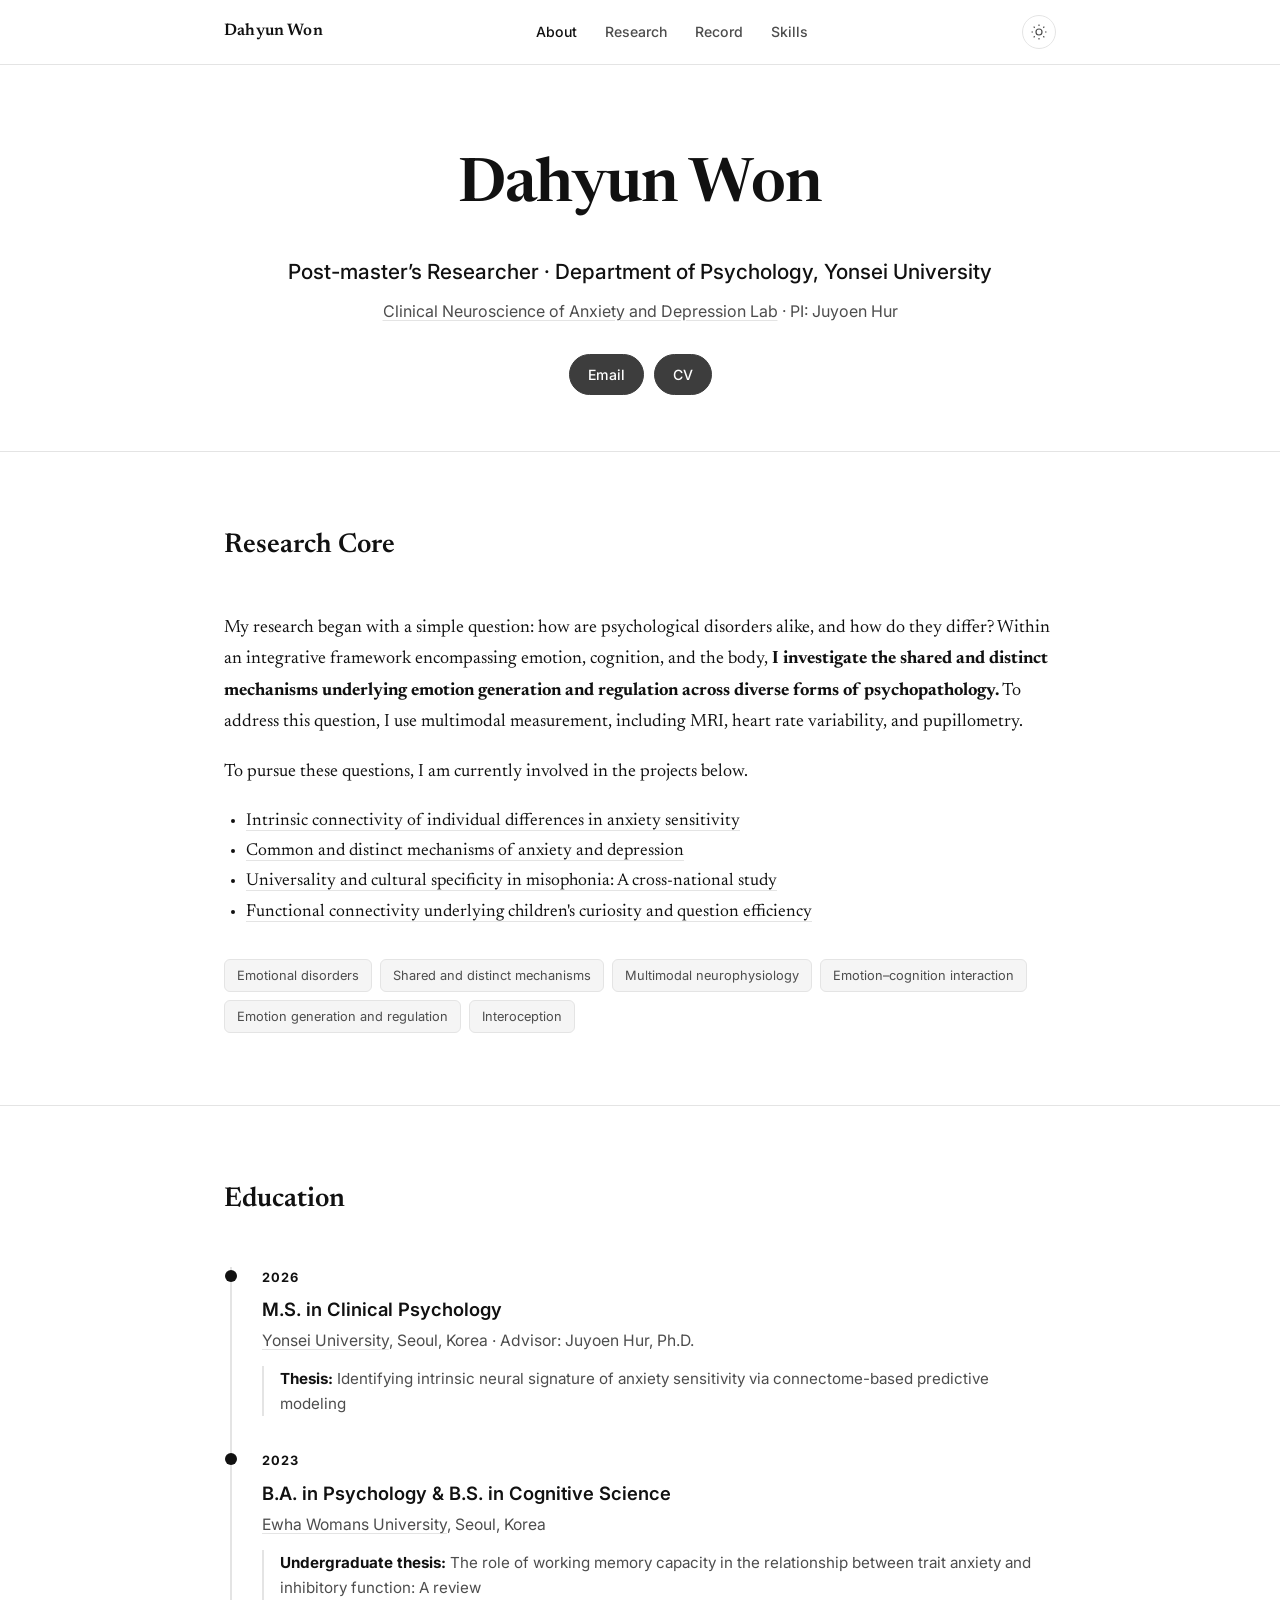
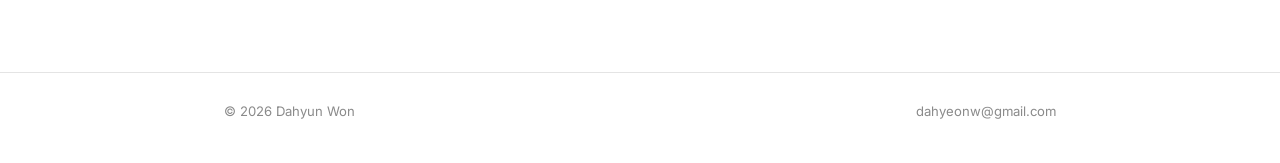
==== index.html @ b2a8a308 "Adjust bold span in Research Core intro Co-Authored-By: Claude Sonnet 5.5 <noreply@anthropic.com>" ====
﻿<!DOCTYPE html>
<html lang="en">
<head>
<meta charset="UTF-8">
<meta name="viewport" content="width=device-width, initial-scale=1.0">
<title>Dahyun Won — Clinical Neuroscience Research</title>
<meta name="description" content="Dahyun Won — research on the neurophysiological mechanisms of affective disorders. Clinical Neuroscience of Anxiety and Depression Lab, Yonsei University.">
<link rel="icon" href="data:,">
<link rel="preconnect" href="https://fonts.googleapis.com">
<link rel="preconnect" href="https://fonts.gstatic.com" crossorigin>
<link href="https://fonts.googleapis.com/css2?family=Newsreader:ital,opsz,wght@0,6..72,400;0,6..72,500;0,6..72,600;1,6..72,400&family=Inter:wght@400;500;600;700&display=swap" rel="stylesheet">
<link rel="stylesheet" href="assets/style.css">
</head>
<body>

<header class="site-header">
  <div class="wrap header-inner">
    <a class="brand" href="index.html">Dahyun Won</a>
    <nav class="site-nav">
      <a href="index.html" aria-current="page">About</a>
      <a href="research.html">Research</a>
      <a href="output.html">Record</a>
      <a href="skills.html">Skills</a>
    </nav>
    <button id="theme-toggle" class="theme-toggle" aria-label="Toggle dark mode" title="Toggle dark mode">
      <svg class="icon-sun" viewBox="0 0 24 24" width="18" height="18"><circle cx="12" cy="12" r="4"/><path d="M12 2v2M12 20v2M4.9 4.9l1.4 1.4M17.7 17.7l1.4 1.4M2 12h2M20 12h2M4.9 19.1l1.4-1.4M17.7 6.3l1.4-1.4"/></svg>
      <svg class="icon-moon" viewBox="0 0 24 24" width="18" height="18"><path d="M20 14.5A8.5 8.5 0 1 1 9.5 4a7 7 0 0 0 10.5 10.5z"/></svg>
    </button>
  </div>
</header>

<main>

  <section class="hero hero-center wrap">
    <h1>Dahyun Won</h1>
    <p class="hero-role">Post-master’s Researcher · Department of Psychology, Yonsei University</p>
    <p class="hero-lab"><a href="https://www.jhurlab.org/" target="_blank" rel="noopener">Clinical Neuroscience of Anxiety and Depression Lab</a> · PI: Juyoen Hur</p>

    <div class="hero-links">
      <a class="pill pill-primary" href="mailto:dahyeonw@gmail.com">Email</a>
      <a class="pill pill-primary" href="cv.html" target="_blank" rel="noopener">CV</a>
    </div>
  </section>

  <section class="section">
    <div class="wrap">
      <h2 class="section-title">Research Core</h2>

      <div class="statement">
        <p>My research began with a simple question: how are psychological disorders alike, and how do they differ? Within an integrative framework encompassing emotion, cognition, and the body, <strong>I investigate the shared and distinct mechanisms underlying emotion generation and regulation across diverse forms of psychopathology.</strong> To address this question, I use multimodal measurement, including MRI, heart rate variability, and pupillometry.</p>
        <p>To pursue these questions, I am currently involved in the projects below.</p>
        <ul>
          <li><a href="research.html#anxiety-sensitivity">Intrinsic connectivity of individual differences in anxiety sensitivity</a></li>
          <li><a href="research.html#physiology">Common and distinct mechanisms of anxiety and depression</a></li>
          <li><a href="research.html#misophonia">Universality and cultural specificity in misophonia: A cross-national study</a></li>
          <li><a href="research.html#curiosity">Functional connectivity underlying children's curiosity and question efficiency</a></li>
        </ul>
      </div>

      <ul class="interest-tags">
        <li>Emotional disorders</li>
        <li>Shared and distinct mechanisms</li>
        <li>Multimodal neurophysiology</li>
        <li>Emotion–cognition interaction</li>
        <li>Emotion generation and regulation</li>
        <li>Interoception</li>
      </ul>
    </div>
  </section>

  <section class="section">
    <div class="wrap">
      <h2 class="section-title">Education</h2>

      <div class="timeline">
        <div class="tl-item">
          <div class="tl-year">2026</div>
          <h3 class="tl-title">M.S. in Clinical Psychology</h3>
          <p class="tl-org"><a href="https://www.topuniversities.com/universities/yonsei-university" target="_blank" rel="noopener">Yonsei University</a>, Seoul, Korea · Advisor: Juyoen Hur, Ph.D.</p>
          <div class="tl-note"><strong>Thesis:</strong> Identifying intrinsic neural signature of anxiety sensitivity via connectome-based predictive modeling</div>
        </div>
        <div class="tl-item">
          <div class="tl-year">2023</div>
          <h3 class="tl-title">B.A. in Psychology &amp; B.S. in Cognitive Science</h3>
          <p class="tl-org"><a href="https://www.topuniversities.com/universities/ewha-womans-university" target="_blank" rel="noopener">Ewha Womans University</a>, Seoul, Korea</p>
          <div class="tl-note"><strong>Undergraduate thesis:</strong> The role of working memory capacity in the relationship between trait anxiety and inhibitory function: A review</div>
        </div>
      </div>
    </div>
  </section>

</main>

<footer class="site-footer">
  <div class="wrap footer-inner">
    <span>© <span id="year"></span> Dahyun Won</span>
    <div class="footer-links">
      <a href="mailto:dahyeonw@gmail.com">dahyeonw@gmail.com</a>
    </div>
  </div>
</footer>

<script src="assets/script.js"></script>
</body>
</html>
---- assets/style.css ----
:root {
  --bg: #ffffff;
  --bg-alt: #f5f5f5;
  --ink: #111111;
  --ink-soft: #4d4d4d;
  --ink-faint: #8a8a8a;
  --accent: #111111;
  --line: #e4e4e4;
  --card-bg: #ffffff;
  --serif: 'Newsreader', Georgia, serif;
  --sans: 'Inter', -apple-system, BlinkMacSystemFont, 'Segoe UI', sans-serif;
  --max-w: 880px;
}

:root[data-theme="dark"] {
  --bg: #0a0a0a;
  --bg-alt: #141414;
  --ink: #f2f2f2;
  --ink-soft: #b3b3b3;
  --ink-faint: #808080;
  --accent: #f2f2f2;
  --line: #262626;
  --card-bg: #111111;
}

@media (prefers-color-scheme: dark) {
  :root:not([data-theme="light"]) {
    --bg: #0a0a0a;
    --bg-alt: #141414;
    --ink: #f2f2f2;
    --ink-soft: #b3b3b3;
    --ink-faint: #808080;
    --accent: #f2f2f2;
    --line: #262626;
    --card-bg: #111111;
  }
}

* { box-sizing: border-box; }

html { scroll-behavior: smooth; }

body {
  margin: 0;
  background: var(--bg);
  color: var(--ink);
  font-family: var(--sans);
  font-size: 16px;
  line-height: 1.65;
  -webkit-font-smoothing: antialiased;
}

.wrap {
  max-width: var(--max-w);
  margin: 0 auto;
  padding: 0 24px;
}

a { color: inherit; }

/* Header */
.site-header {
  position: sticky;
  top: 0;
  z-index: 50;
  background: color-mix(in srgb, var(--bg) 88%, transparent);
  backdrop-filter: blur(8px);
  border-bottom: 1px solid var(--line);
}

.header-inner {
  display: flex;
  align-items: center;
  justify-content: space-between;
  height: 64px;
}

.brand {
  font-family: var(--serif);
  font-weight: 600;
  font-size: 1.05rem;
  text-decoration: none;
  letter-spacing: 0.01em;
}

.site-nav {
  display: flex;
  gap: 28px;
}

.site-nav a {
  text-decoration: none;
  font-size: 0.88rem;
  color: var(--ink-soft);
  font-weight: 500;
  transition: color 0.15s ease;
}

.site-nav a:hover { color: var(--accent); }
.site-nav a[aria-current="page"] { color: var(--accent); }

.theme-toggle {
  border: 1px solid var(--line);
  background: var(--card-bg);
  border-radius: 999px;
  width: 34px;
  height: 34px;
  display: flex;
  align-items: center;
  justify-content: center;
  cursor: pointer;
  color: var(--ink-soft);
}

.theme-toggle svg { stroke: currentColor; fill: none; stroke-width: 1.6; }
.theme-toggle .icon-moon { display: none; }
:root[data-theme="dark"] .theme-toggle .icon-sun { display: none; }
:root[data-theme="dark"] .theme-toggle .icon-moon { display: block; }

/* Page head (non-home pages) */
.page-head {
  padding: 64px 24px 48px;
}

.page-head h1 {
  font-family: var(--serif);
  font-size: clamp(2rem, 4vw, 2.6rem);
  font-weight: 600;
  margin: 0 0 12px;
  letter-spacing: -0.01em;
}

.page-lede {
  color: var(--ink-soft);
  font-size: 1.05rem;
  max-width: 640px;
  margin: 0;
}

/* Hero */
.hero {
  padding: 72px 24px 56px;
}

.hero-center { text-align: center; }

.hero h1 {
  font-family: var(--serif);
  font-size: clamp(2.6rem, 6vw, 3.8rem);
  font-weight: 600;
  margin: 0 0 18px;
  letter-spacing: -0.01em;
}

.hero-role {
  color: var(--ink);
  font-size: clamp(1.05rem, 2.4vw, 1.3rem);
  font-weight: 500;
  margin: 0 0 8px;
}

.hero-lab {
  color: var(--ink-soft);
  font-size: 1rem;
  margin: 0 0 30px;
}

.hero-lab a {
  text-decoration: underline;
  text-decoration-color: var(--line);
  text-underline-offset: 3px;
}

.hero-lab a:hover { color: var(--accent); text-decoration-color: var(--accent); }

.hero-links {
  display: flex;
  justify-content: center;
  gap: 10px;
}

.pill {
  display: inline-block;
  padding: 8px 18px;
  border-radius: 999px;
  border: 1px solid var(--line);
  text-decoration: none;
  font-size: 0.88rem;
  font-weight: 500;
  color: var(--ink);
  background: var(--card-bg);
  transition: border-color 0.15s ease, color 0.15s ease;
}

.pill:hover { border-color: var(--accent); color: var(--accent); }

.pill-primary {
  background: #3d3d3d;
  border-color: #3d3d3d;
  color: #fff;
}

.pill-primary:hover { color: #fff; border-color: #6b6b6b; background: #4a4a4a; }

.statement strong { font-weight: 700; color: var(--ink); }

.statement ul {
  margin: 0;
  padding-left: 22px;
  font-family: var(--serif);
  font-size: 1.08rem;
  line-height: 1.75;
}

.statement ul a { text-decoration: none; border-bottom: 1px solid var(--line); }
.statement ul a:hover { color: var(--accent); border-color: var(--accent); }

.statement {
  margin-bottom: 32px;
}

.statement p {
  font-family: var(--serif);
  font-size: 1.12rem;
  line-height: 1.75;
  color: var(--ink);
  margin: 0 0 18px;
}

.statement p:last-child { margin-bottom: 0; }
.statement em { color: var(--accent); font-style: italic; }

.interest-tags {
  list-style: none;
  padding: 0;
  margin: 0;
  display: flex;
  flex-wrap: wrap;
  gap: 8px;
}

.interest-tags li {
  font-size: 0.8rem;
  color: var(--ink-soft);
  background: var(--bg-alt);
  border: 1px solid var(--line);
  padding: 5px 12px;
  border-radius: 6px;
}

/* Sections */
.section {
  padding: 72px 0;
  border-top: 1px solid var(--line);
}

.section.alt { background: var(--bg-alt); }

.section-title {
  font-family: var(--serif);
  font-size: 1.7rem;
  font-weight: 600;
  display: flex;
  align-items: baseline;
  gap: 14px;
  margin: 0 0 44px;
}

.section-title .num {
  font-family: var(--sans);
  font-size: 0.8rem;
  font-weight: 700;
  color: var(--accent);
  letter-spacing: 0.05em;
}

.sub-title {
  font-family: var(--serif);
  font-size: 1.15rem;
  font-weight: 600;
  margin: 40px 0 18px;
}

.sub-title:first-child { margin-top: 0; }

/* Research projects */
.project {
  margin-bottom: 48px;
}

.tabs {
  display: flex;
  flex-wrap: wrap;
  gap: 8px;
  margin-top: 28px;
}

.tab {
  padding: 8px 18px;
  border-radius: 999px;
  border: 1px solid var(--line);
  background: var(--card-bg);
  color: var(--ink);
  text-decoration: none;
  font-size: 0.88rem;
  font-weight: 500;
  transition: border-color 0.15s ease;
}

.tab:hover { border-color: var(--accent); }

.tab[aria-selected="true"] {
  background: var(--accent);
  border-color: var(--accent);
  color: var(--bg);
}

.project-head {
  margin-bottom: 30px;
}

.project h3 {
  font-family: var(--serif);
  font-size: 1.7rem;
  font-weight: 600;
  margin: 0 0 18px;
  line-height: 1.3;
}

.badges {
  display: flex;
  flex-wrap: wrap;
  gap: 8px;
}

.badge {
  font-size: 0.8rem;
  font-weight: 600;
  padding: 5px 13px;
  border-radius: 999px;
  background: #e6e6e6;
  color: #2b2b2b;
}

.badge-dark {
  background: #6a6a6a;
  color: #fff;
}

:root[data-theme="dark"] .badge { background: #2b2b2b; color: #d0d0d0; }
:root[data-theme="dark"] .badge-dark { background: #4a4a4a; color: #fff; }

@media (prefers-color-scheme: dark) {
  :root:not([data-theme="light"]) .badge { background: #2b2b2b; color: #d0d0d0; }
  :root:not([data-theme="light"]) .badge-dark { background: #4a4a4a; color: #fff; }
}

.proj-sub {
  font-family: var(--serif);
  font-size: 1.15rem;
  font-weight: 600;
  margin: 26px 0 8px;
}

.project p { color: var(--ink-soft); margin: 0 0 14px; }

.points {
  margin: 0 0 14px;
  padding-left: 22px;
  color: var(--ink-soft);
}

.points li { margin-bottom: 10px; }
.project p.finding { color: var(--ink); font-size: 0.95rem; }
.project p.finding strong { color: var(--accent); }
.project em { color: var(--ink); font-style: italic; }

.figure-grid {
  display: grid;
  grid-template-columns: 1fr;
  gap: 18px;
  margin-top: 22px;
}

.figure-grid figure {
  margin: 0;
  border: 1px solid var(--line);
  border-radius: 10px;
  overflow: hidden;
  background: var(--card-bg);
}

.figure-grid img {
  display: block;
  width: 100%;
  height: auto;
  background: #fff;
}

.figure-grid figcaption {
  font-size: 0.82rem;
  color: var(--ink-faint);
  padding: 10px 16px 14px;
}

/* Publications */
.pub-list {
  list-style: none;
  padding: 0;
  margin: 0 0 8px;
  counter-reset: pub;
}

.pub-list li {
  position: relative;
  padding: 18px 0 18px 0;
  border-top: 1px solid var(--line);
  color: var(--ink-soft);
  line-height: 1.7;
}

.pub-list li:first-child { border-top: none; }
.pub-list em { color: var(--ink); font-style: italic; }

.pub-status {
  display: inline-block;
  font-size: 0.68rem;
  font-weight: 700;
  text-transform: uppercase;
  letter-spacing: 0.06em;
  color: var(--accent);
  border: 1px solid color-mix(in srgb, var(--accent) 35%, transparent);
  border-radius: 999px;
  padding: 2px 9px;
  margin-right: 10px;
  vertical-align: middle;
}

.flat-list {
  list-style: none;
  padding: 0;
  margin: 0;
}

.flat-list li {
  padding: 14px 0;
  border-top: 1px solid var(--line);
  color: var(--ink-soft);
  line-height: 1.65;
  font-size: 0.95rem;
}

.flat-list li:first-child { border-top: none; }
.flat-list em { color: var(--ink); font-style: italic; }

/* CV */
.cv-grid {
  display: grid;
  grid-template-columns: 1fr 1fr;
  gap: 0 56px;
}

.cv-item { margin-bottom: 22px; }

.cv-item-head {
  display: flex;
  justify-content: space-between;
  gap: 12px;
  font-weight: 600;
  margin-bottom: 4px;
}

.cv-year {
  color: var(--ink-faint);
  font-weight: 500;
  font-size: 0.85rem;
  white-space: nowrap;
}

.cv-item p {
  color: var(--ink-soft);
  margin: 0 0 8px;
  font-size: 0.92rem;
}

.cv-item ul {
  margin: 8px 0 0;
  padding-left: 18px;
  color: var(--ink-soft);
  font-size: 0.9rem;
}

.cv-item li { margin-bottom: 6px; }

.skills { display: flex; flex-direction: column; gap: 10px; }

.skill-row {
  display: flex;
  flex-direction: column;
  gap: 2px;
  padding-bottom: 10px;
  border-bottom: 1px solid var(--line);
  font-size: 0.9rem;
}

.skill-label {
  font-weight: 600;
  font-size: 0.78rem;
  text-transform: uppercase;
  letter-spacing: 0.04em;
  color: var(--accent);
}

/* Education timeline */
.timeline {
  position: relative;
  margin-left: 6px;
  padding-left: 30px;
  border-left: 2px solid var(--line);
}

.tl-item {
  position: relative;
  padding-bottom: 34px;
}

.tl-item:last-child { padding-bottom: 0; }

.tl-item::before {
  content: '';
  position: absolute;
  left: -37px;
  top: 3px;
  width: 12px;
  height: 12px;
  border-radius: 50%;
  background: var(--accent);
}

.tl-year {
  font-size: 0.8rem;
  font-weight: 700;
  letter-spacing: 0.08em;
  text-transform: uppercase;
  color: var(--accent);
  margin-bottom: 6px;
}

.tl-title {
  font-size: 1.15rem;
  font-weight: 600;
  margin: 0 0 4px;
}

.tl-org {
  color: var(--ink-soft);
  margin: 0;
  font-size: 0.98rem;
}

.tl-org a {
  color: inherit;
  text-decoration: underline;
  text-decoration-color: var(--line);
  text-underline-offset: 3px;
}

.tl-org a:hover { color: var(--accent); text-decoration-color: var(--accent); }

.tl-note {
  margin-top: 12px;
  padding-left: 16px;
  border-left: 2px solid var(--line);
  color: var(--ink-soft);
  font-size: 0.95rem;
}

.tl-note strong { color: var(--ink); }

/* Output page */
.output .section-title {
  display: block;
  position: relative;
  padding-bottom: 16px;
  margin-bottom: 32px;
}

.output .section-title::after {
  content: '';
  position: absolute;
  left: 0;
  bottom: 0;
  width: 44px;
  height: 3px;
  border-radius: 2px;
  background: var(--accent);
}

.entries {
  list-style: none;
  padding: 0;
  margin: 0;
  display: flex;
  flex-direction: column;
  gap: 14px;
}

.entry {
  display: grid;
  grid-template-columns: 112px 1fr;
  gap: 20px;
  background: var(--card-bg);
  border: 1px solid var(--line);
  border-radius: 12px;
  padding: 20px 24px;
}

.entry-meta { padding-top: 2px; }

.entry-date {
  font-size: 0.82rem;
  font-weight: 700;
  letter-spacing: 0.06em;
  text-transform: uppercase;
  color: var(--accent);
}

.entry-text {
  margin: 0;
  color: var(--ink-soft);
  font-size: 0.95rem;
  line-height: 1.7;
}

.entry-text strong { color: var(--ink); font-weight: 700; }
.entry-text em { color: var(--ink); }

.entry-text a {
  color: var(--accent);
  text-decoration: underline;
  text-decoration-color: var(--line);
  text-underline-offset: 2px;
  word-break: break-all;
}

.entry-text a:hover { text-decoration-color: var(--accent); }

.cite-title {
  color: var(--ink);
  font-weight: 600;
}

.cite-italic { font-style: italic; }

@media (max-width: 720px) {
  .entry { grid-template-columns: 1fr; gap: 10px; padding: 18px; }
}

.figure-narrow { max-width: 560px; }

/* Footer */
.site-footer {
  padding: 28px 0 40px;
  color: var(--ink-faint);
  font-size: 0.82rem;
  border-top: 1px solid var(--line);
}

.footer-inner {
  display: flex;
  justify-content: space-between;
  align-items: center;
  flex-wrap: wrap;
  gap: 12px;
}

.footer-links {
  display: flex;
  gap: 18px;
}

.footer-links a { text-decoration: none; color: var(--ink-faint); }
.footer-links a:hover { color: var(--accent); }

/* Responsive */
@media (max-width: 720px) {
  .site-nav { gap: 16px; }
  .site-nav a { font-size: 0.82rem; }
  .cv-grid { grid-template-columns: 1fr; }
  .hero { padding: 56px 20px 40px; }
  .page-head { padding: 48px 20px 36px; }
  .section { padding: 52px 0; }
  .header-inner { height: auto; padding: 14px 20px; flex-wrap: wrap; row-gap: 10px; }
}
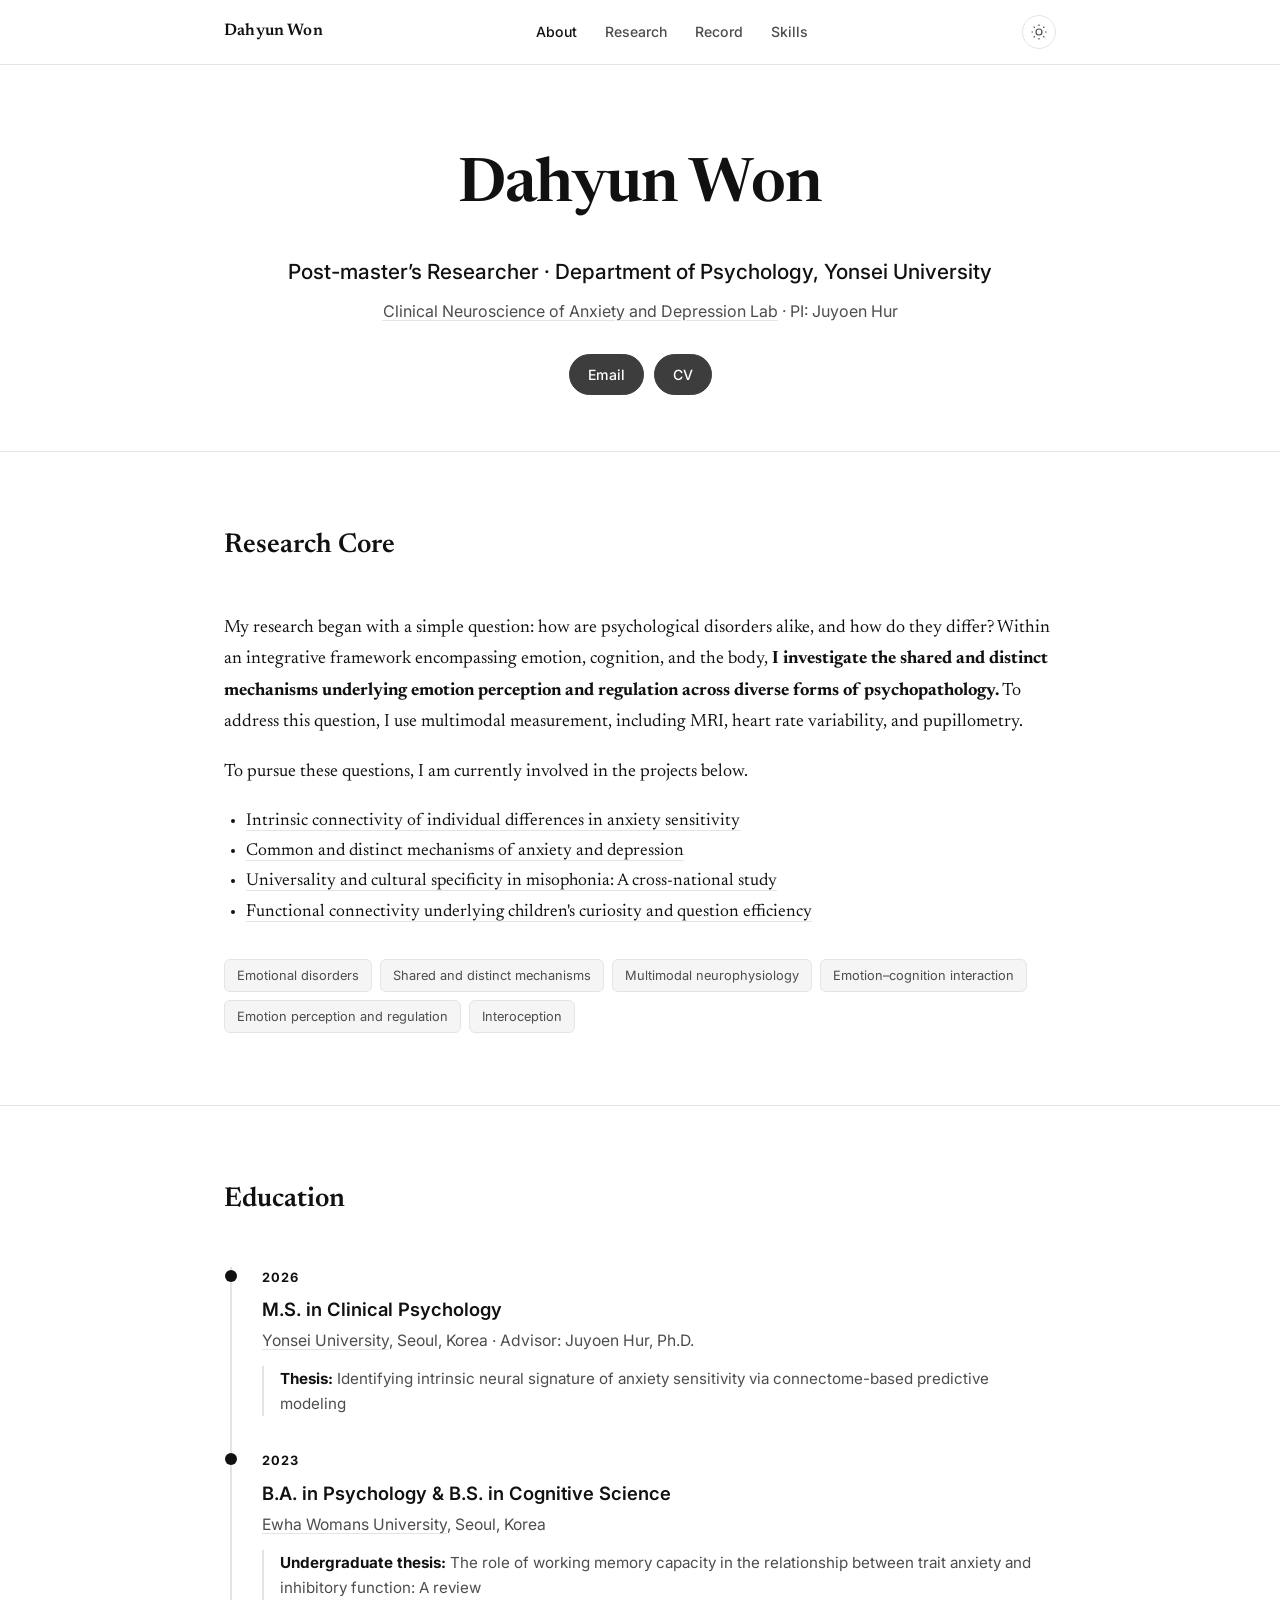
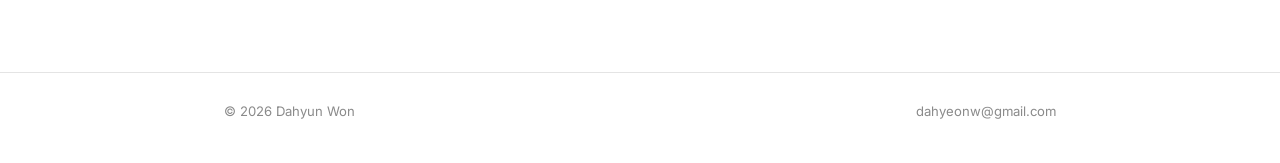
==== commit 1ce8b8e8: "Change 'emotion generation' to 'emotion perception' in research core and keywords Co-Authored-By: Cl" ====
--- a/index.html
+++ b/index.html
@@ -47,7 +47,7 @@
       <h2 class="section-title">Research Core</h2>
 
       <div class="statement">
-        <p>My research began with a simple question: how are psychological disorders alike, and how do they differ? Within an integrative framework encompassing emotion, cognition, and the body, <strong>I investigate the shared and distinct mechanisms underlying emotion generation and regulation across diverse forms of psychopathology.</strong> To address this question, I use multimodal measurement, including MRI, heart rate variability, and pupillometry.</p>
+        <p>My research began with a simple question: how are psychological disorders alike, and how do they differ? Within an integrative framework encompassing emotion, cognition, and the body, <strong>I investigate the shared and distinct mechanisms underlying emotion perception and regulation across diverse forms of psychopathology.</strong> To address this question, I use multimodal measurement, including MRI, heart rate variability, and pupillometry.</p>
         <p>To pursue these questions, I am currently involved in the projects below.</p>
         <ul>
           <li><a href="research.html#anxiety-sensitivity">Intrinsic connectivity of individual differences in anxiety sensitivity</a></li>
@@ -62,7 +62,7 @@
         <li>Shared and distinct mechanisms</li>
         <li>Multimodal neurophysiology</li>
         <li>Emotion–cognition interaction</li>
-        <li>Emotion generation and regulation</li>
+        <li>Emotion perception and regulation</li>
         <li>Interoception</li>
       </ul>
     </div>
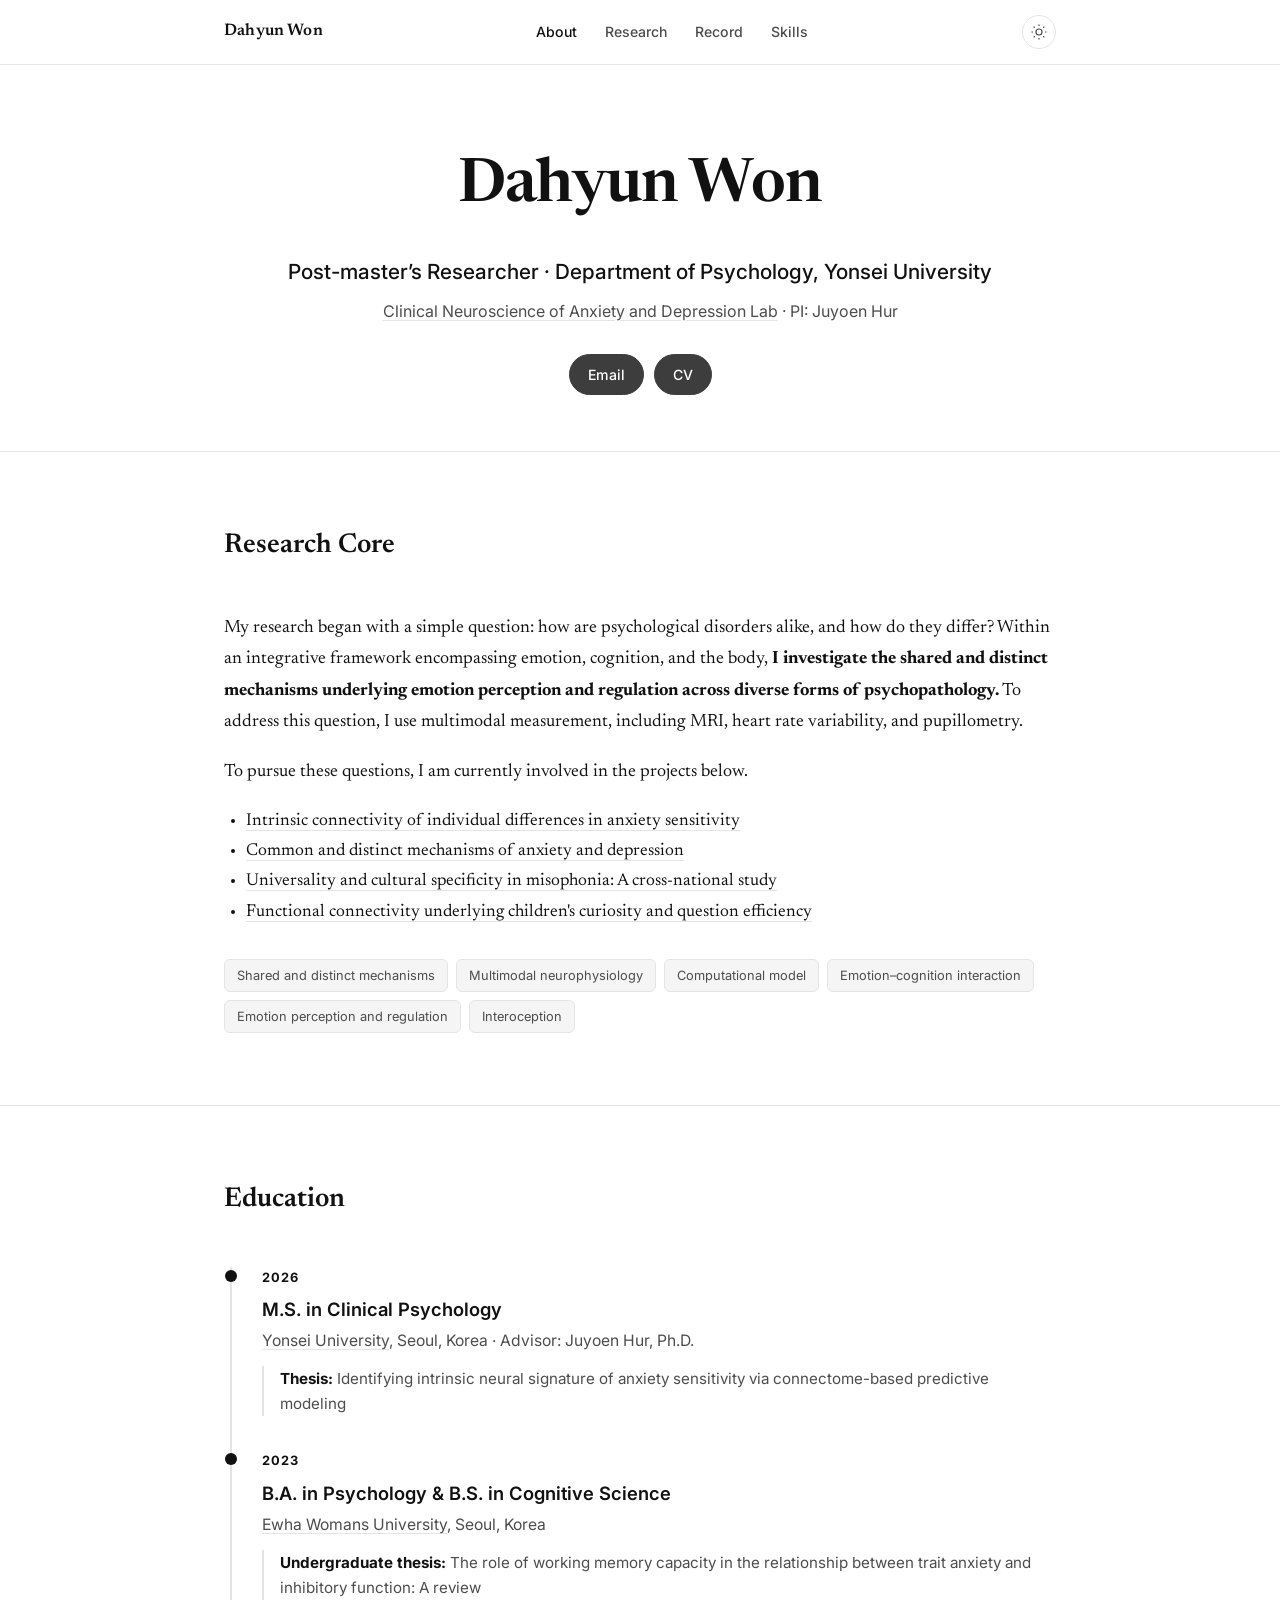
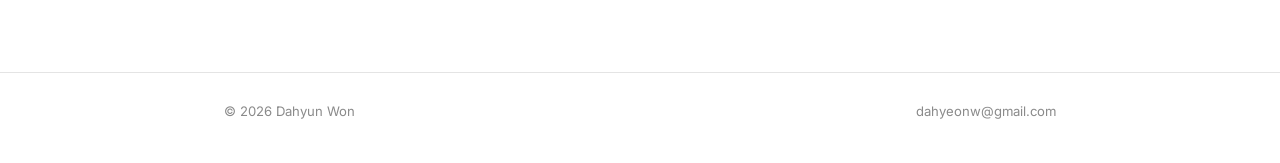
==== commit 2b3a40c2: "Update keywords and CV Co-Authored-By: Claude Sonnet 5.5 <noreply@anthropic.com>" ====
--- a/index.html
+++ b/index.html
@@ -1,4 +1,4 @@
-﻿<!DOCTYPE html>
+<!DOCTYPE html>
 <html lang="en">
 <head>
 <meta charset="UTF-8">
@@ -58,9 +58,9 @@
       </div>
 
       <ul class="interest-tags">
-        <li>Emotional disorders</li>
         <li>Shared and distinct mechanisms</li>
         <li>Multimodal neurophysiology</li>
+        <li>Computational model</li>
         <li>Emotion–cognition interaction</li>
         <li>Emotion perception and regulation</li>
         <li>Interoception</li>
@@ -100,6 +100,7 @@
   </div>
 </footer>
 
+<script data-goatcounter="https://dahyun-won.goatcounter.com/count" async src="https://gc.zgo.at/count.js"></script>
 <script src="assets/script.js"></script>
 </body>
 </html>
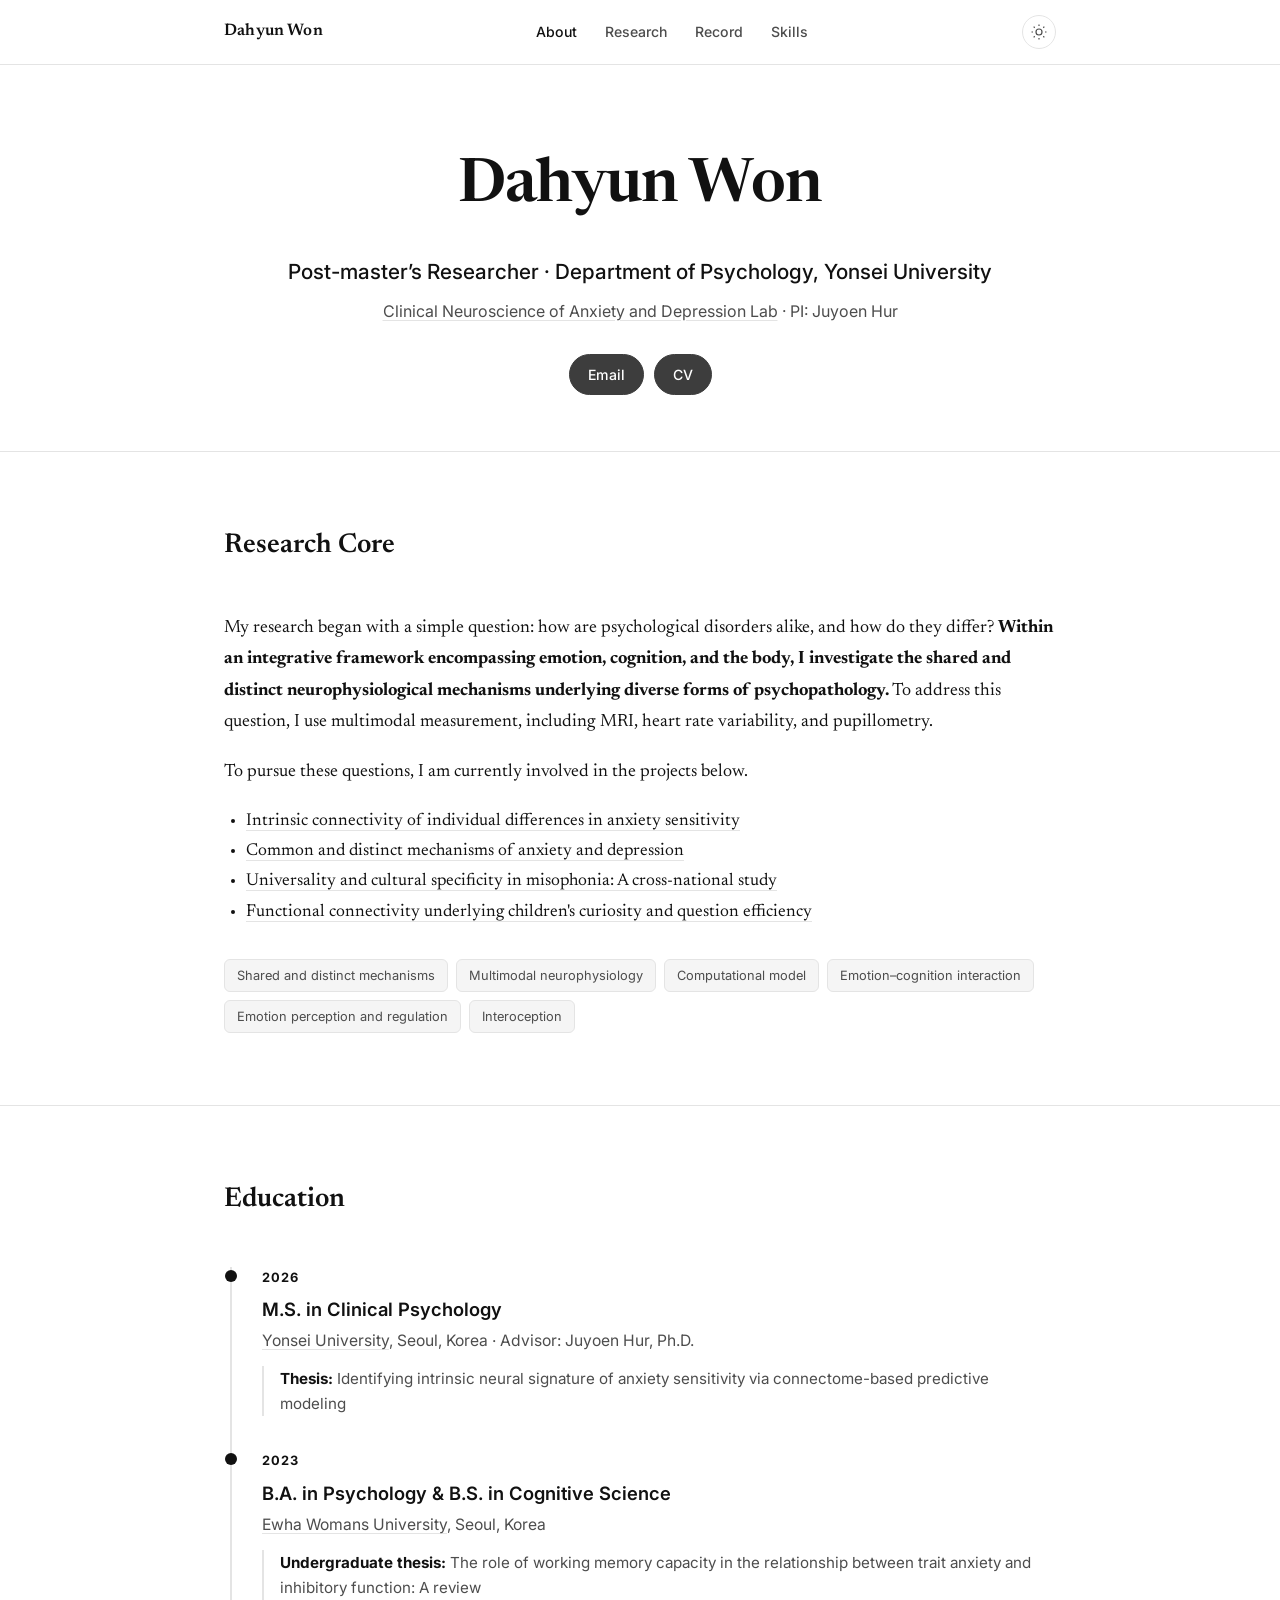
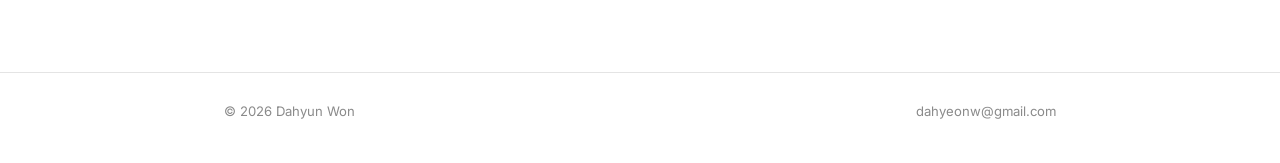
==== commit 421ace65: "Revise Research Core sentence and bold span Co-Authored-By: Claude Sonnet 5.5 <noreply@anthropic.com" ====
--- a/index.html
+++ b/index.html
@@ -47,7 +47,7 @@
       <h2 class="section-title">Research Core</h2>
 
       <div class="statement">
-        <p>My research began with a simple question: how are psychological disorders alike, and how do they differ? Within an integrative framework encompassing emotion, cognition, and the body, <strong>I investigate the shared and distinct mechanisms underlying emotion perception and regulation across diverse forms of psychopathology.</strong> To address this question, I use multimodal measurement, including MRI, heart rate variability, and pupillometry.</p>
+        <p>My research began with a simple question: how are psychological disorders alike, and how do they differ? <strong>Within an integrative framework encompassing emotion, cognition, and the body, I investigate the shared and distinct neurophysiological mechanisms underlying diverse forms of psychopathology.</strong> To address this question, I use multimodal measurement, including MRI, heart rate variability, and pupillometry.</p>
         <p>To pursue these questions, I am currently involved in the projects below.</p>
         <ul>
           <li><a href="research.html#anxiety-sensitivity">Intrinsic connectivity of individual differences in anxiety sensitivity</a></li>
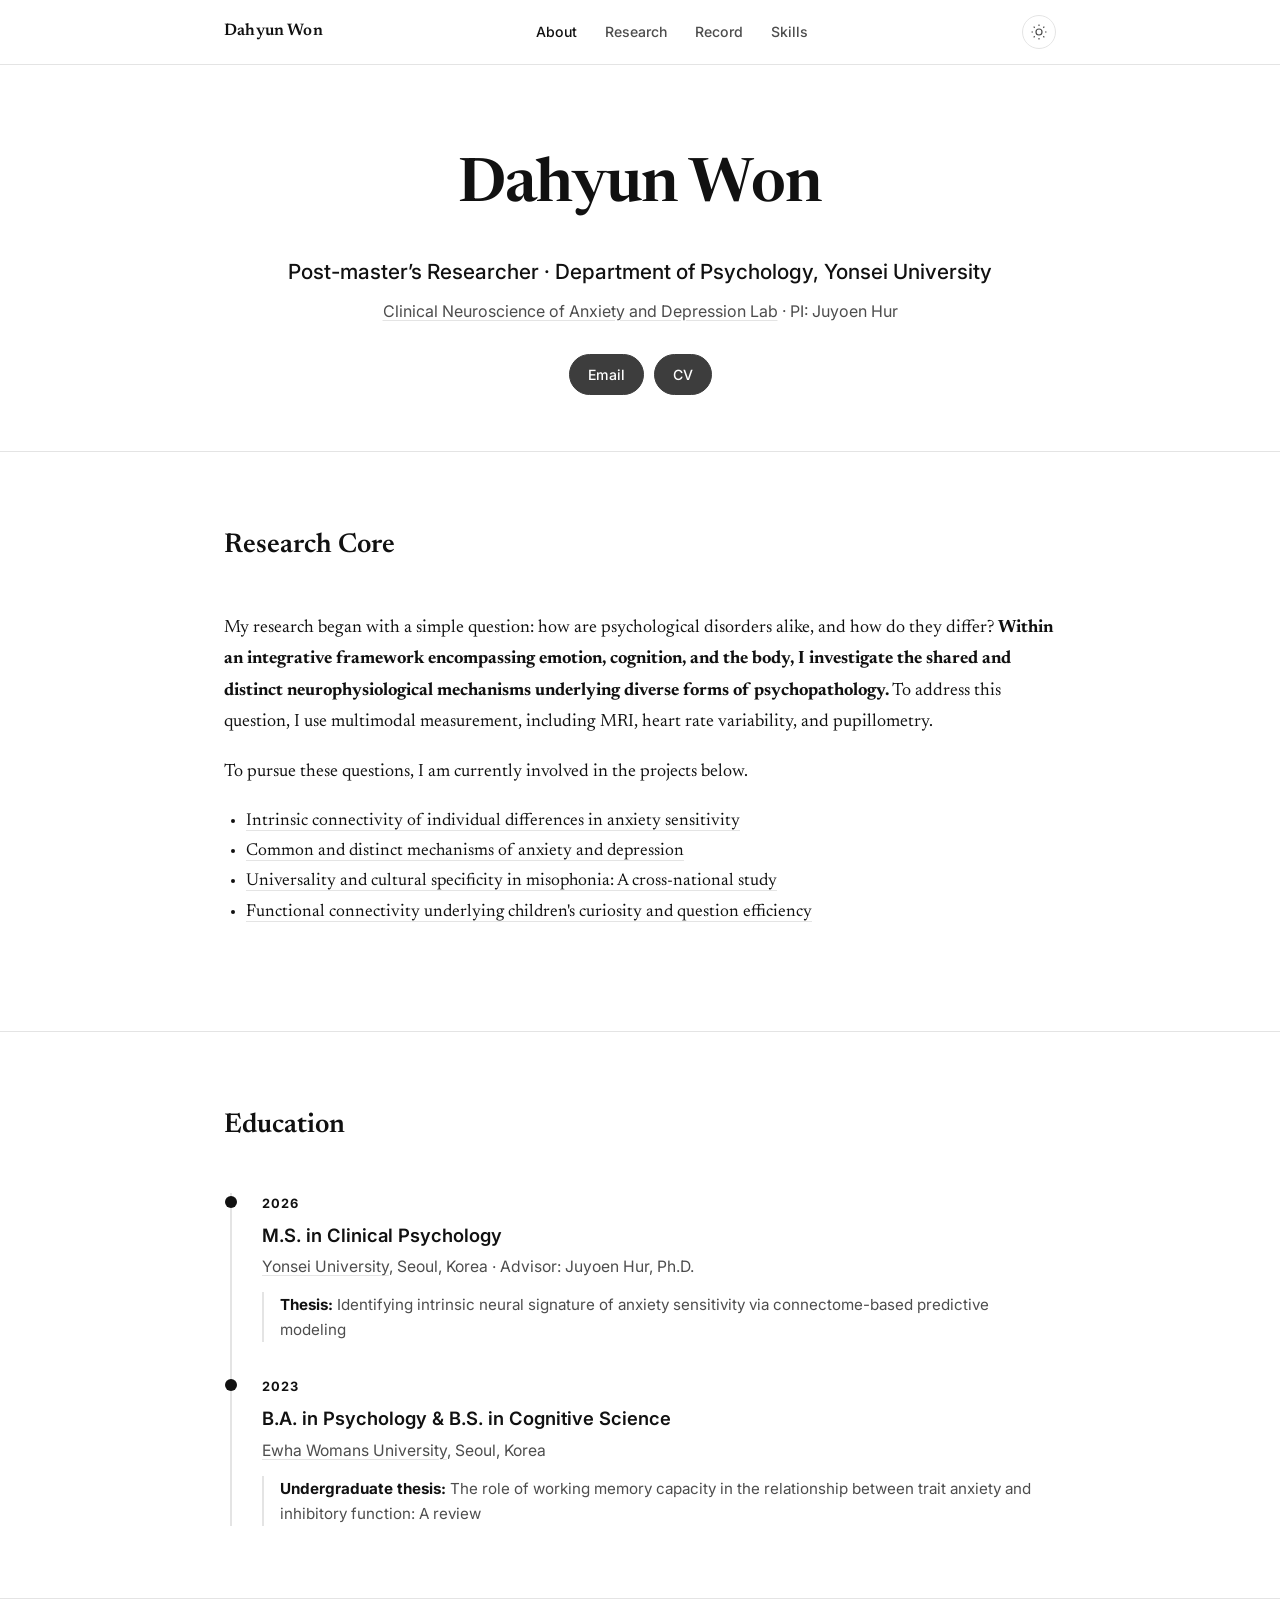
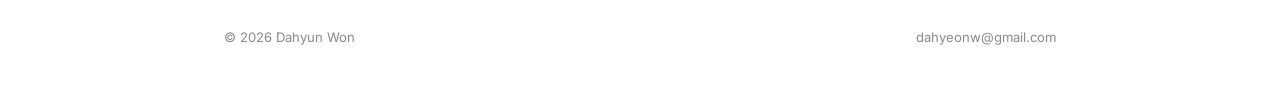
==== commit 4366a9e9: "Remove keywords from Research Core Co-Authored-By: Claude Sonnet 5.5 <noreply@anthropic.com>" ====
--- a/index.html
+++ b/index.html
@@ -56,15 +56,6 @@
           <li><a href="research.html#curiosity">Functional connectivity underlying children's curiosity and question efficiency</a></li>
         </ul>
       </div>
-
-      <ul class="interest-tags">
-        <li>Shared and distinct mechanisms</li>
-        <li>Multimodal neurophysiology</li>
-        <li>Computational model</li>
-        <li>Emotion–cognition interaction</li>
-        <li>Emotion perception and regulation</li>
-        <li>Interoception</li>
-      </ul>
     </div>
   </section>
 
--- a/assets/style.css
+++ b/assets/style.css
@@ -230,24 +230,6 @@
 .statement p:last-child { margin-bottom: 0; }
 .statement em { color: var(--accent); font-style: italic; }
 
-.interest-tags {
-  list-style: none;
-  padding: 0;
-  margin: 0;
-  display: flex;
-  flex-wrap: wrap;
-  gap: 8px;
-}
-
-.interest-tags li {
-  font-size: 0.8rem;
-  color: var(--ink-soft);
-  background: var(--bg-alt);
-  border: 1px solid var(--line);
-  padding: 5px 12px;
-  border-radius: 6px;
-}
-
 /* Sections */
 .section {
   padding: 72px 0;
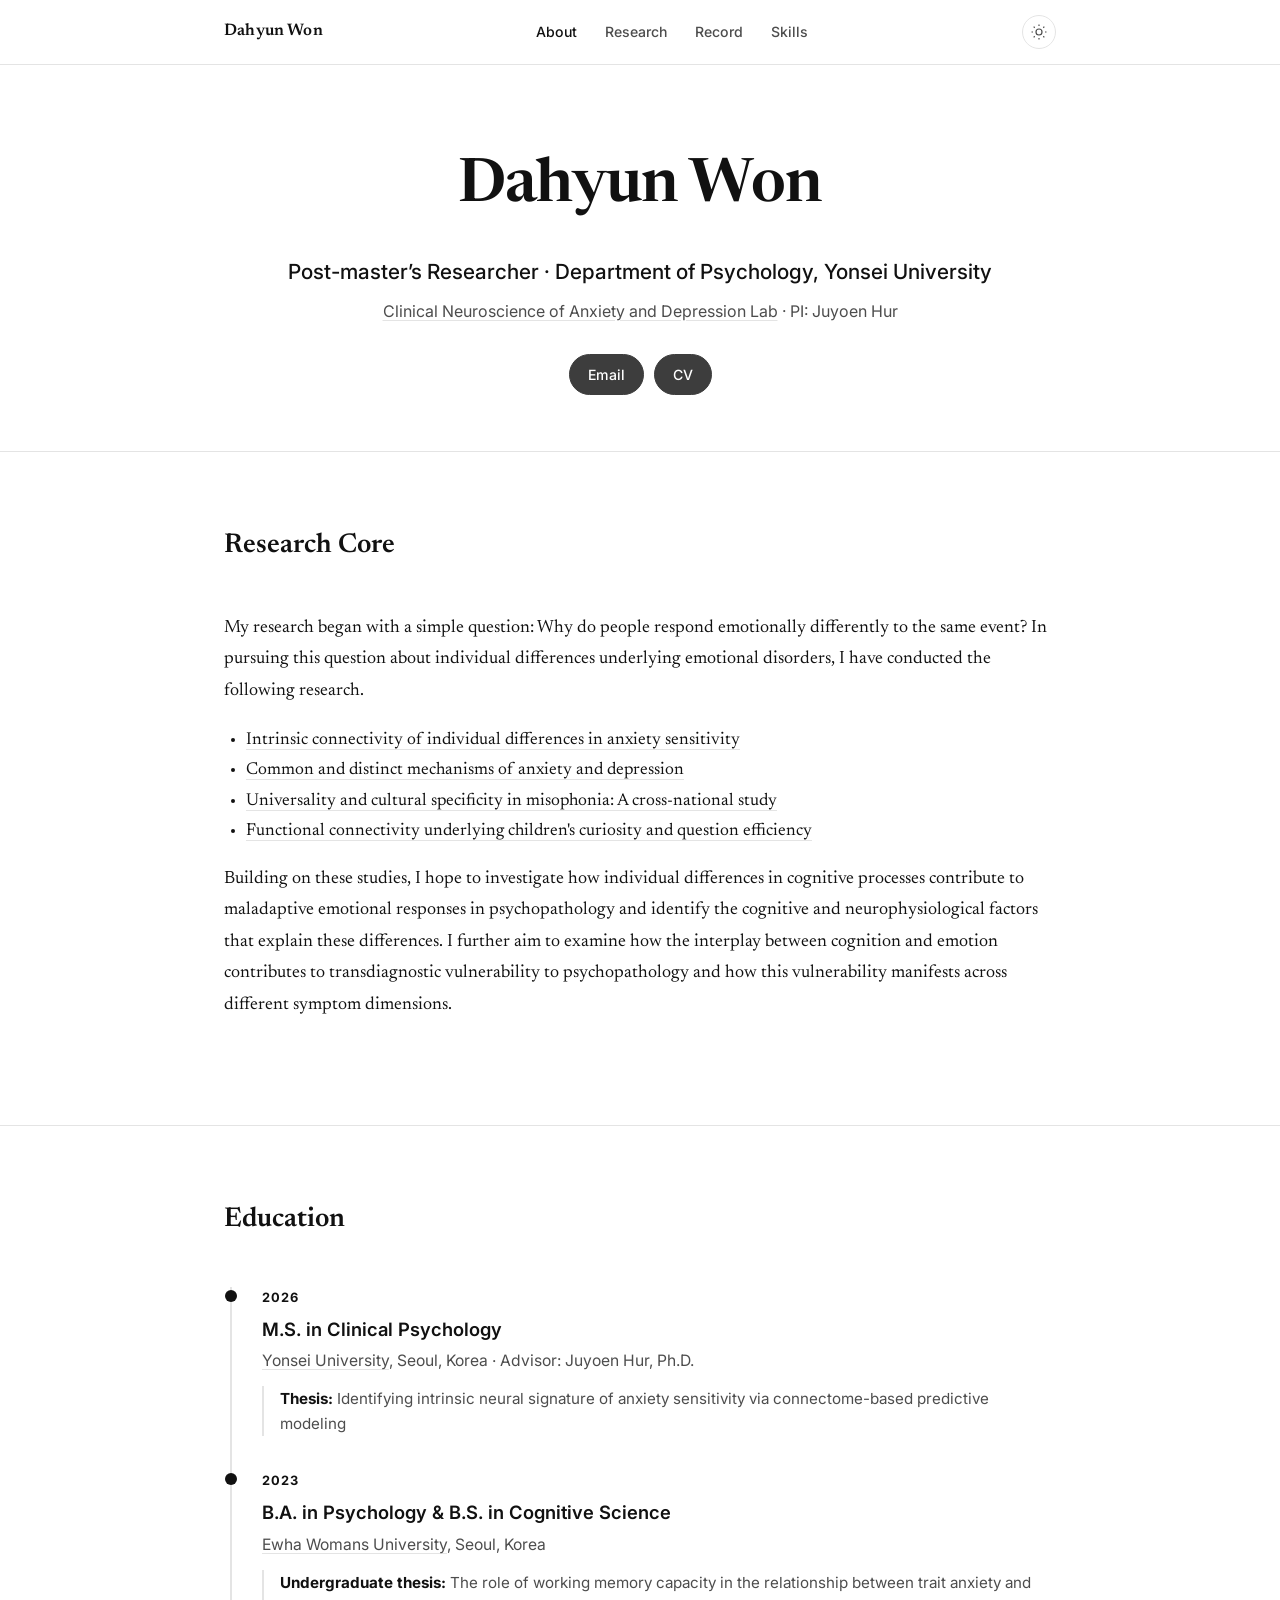
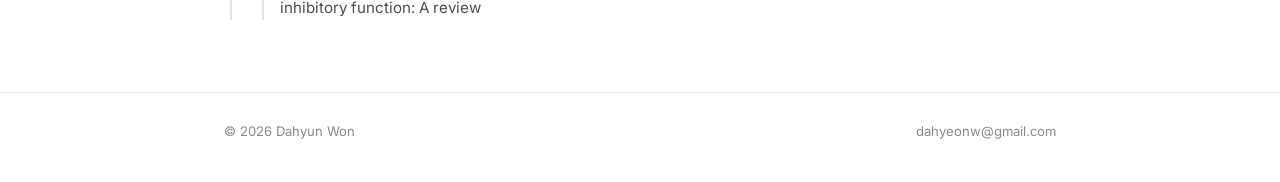
==== commit ca0e557c: "Rewrite Research Core around individual differences narrative Co-Authored-By: Claude Sonnet 5.5 <nor" ====
--- a/index.html
+++ b/index.html
@@ -47,14 +47,14 @@
       <h2 class="section-title">Research Core</h2>
 
       <div class="statement">
-        <p>My research began with a simple question: how are psychological disorders alike, and how do they differ? <strong>Within an integrative framework encompassing emotion, cognition, and the body, I investigate the shared and distinct neurophysiological mechanisms underlying diverse forms of psychopathology.</strong> To address this question, I use multimodal measurement, including MRI, heart rate variability, and pupillometry.</p>
-        <p>To pursue these questions, I am currently involved in the projects below.</p>
+        <p>My research began with a simple question: Why do people respond emotionally differently to the same event? In pursuing this question about individual differences underlying emotional disorders, I have conducted the following research.</p>
         <ul>
           <li><a href="research.html#anxiety-sensitivity">Intrinsic connectivity of individual differences in anxiety sensitivity</a></li>
           <li><a href="research.html#physiology">Common and distinct mechanisms of anxiety and depression</a></li>
           <li><a href="research.html#misophonia">Universality and cultural specificity in misophonia: A cross-national study</a></li>
           <li><a href="research.html#curiosity">Functional connectivity underlying children's curiosity and question efficiency</a></li>
         </ul>
+        <p>Building on these studies, I hope to investigate how individual differences in cognitive processes contribute to maladaptive emotional responses in psychopathology and identify the cognitive and neurophysiological factors that explain these differences. I further aim to examine how the interplay between cognition and emotion contributes to transdiagnostic vulnerability to psychopathology and how this vulnerability manifests across different symptom dimensions.</p>
       </div>
     </div>
   </section>
--- a/assets/style.css
+++ b/assets/style.css
@@ -205,7 +205,7 @@
 .statement strong { font-weight: 700; color: var(--ink); }
 
 .statement ul {
-  margin: 0;
+  margin: 0 0 18px;
   padding-left: 22px;
   font-family: var(--serif);
   font-size: 1.08rem;
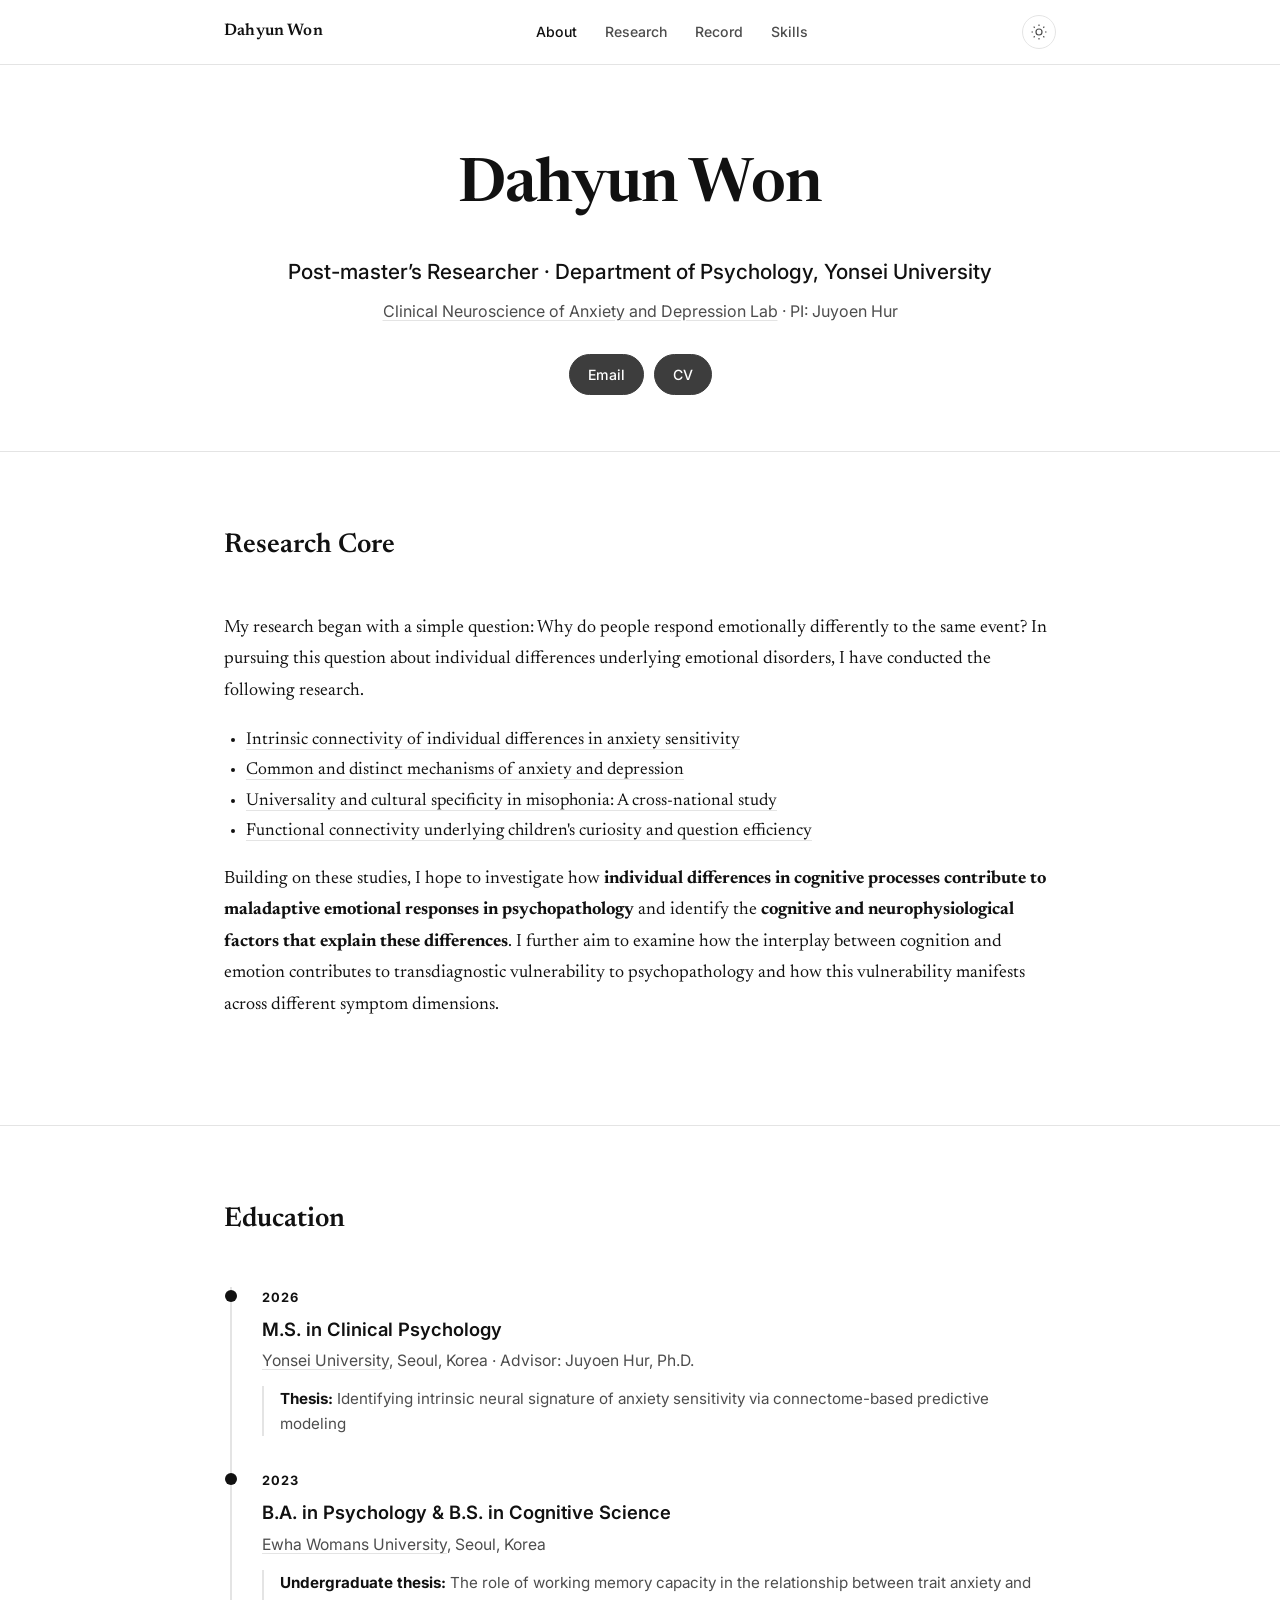
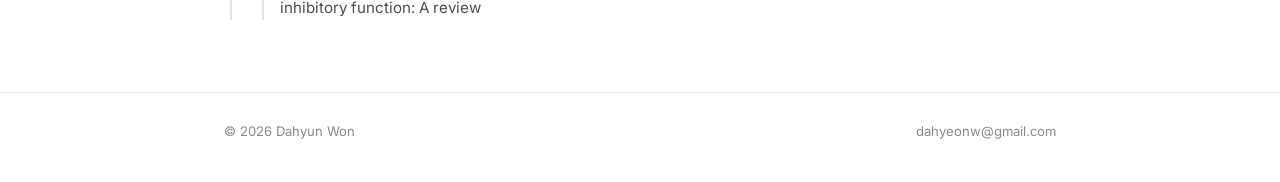
==== commit 4228b31e: "Bold key phrases in Research Core closing paragraph Co-Authored-By: Claude Sonnet 5.5 <noreply@anthr" ====
--- a/index.html
+++ b/index.html
@@ -54,7 +54,7 @@
           <li><a href="research.html#misophonia">Universality and cultural specificity in misophonia: A cross-national study</a></li>
           <li><a href="research.html#curiosity">Functional connectivity underlying children's curiosity and question efficiency</a></li>
         </ul>
-        <p>Building on these studies, I hope to investigate how individual differences in cognitive processes contribute to maladaptive emotional responses in psychopathology and identify the cognitive and neurophysiological factors that explain these differences. I further aim to examine how the interplay between cognition and emotion contributes to transdiagnostic vulnerability to psychopathology and how this vulnerability manifests across different symptom dimensions.</p>
+        <p>Building on these studies, I hope to investigate how <strong>individual differences in cognitive processes contribute to maladaptive emotional responses in psychopathology</strong> and identify the <strong>cognitive and neurophysiological factors that explain these differences</strong>. I further aim to examine how the interplay between cognition and emotion contributes to transdiagnostic vulnerability to psychopathology and how this vulnerability manifests across different symptom dimensions.</p>
       </div>
     </div>
   </section>
